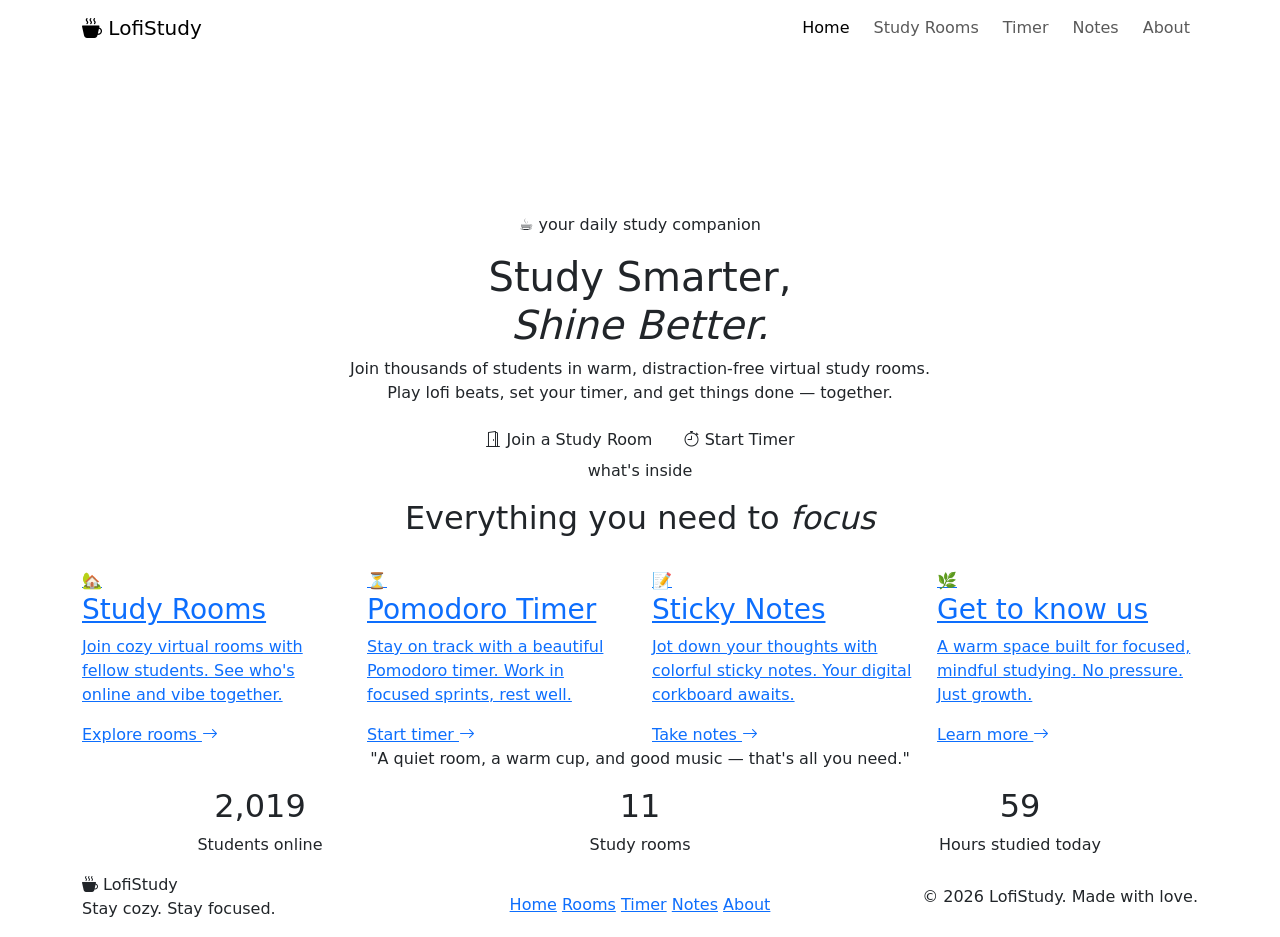
==== index.html @ 47d163b9 "first commit" ====
<!DOCTYPE html>
<html lang="en">
<head>
  <meta charset="UTF-8" />
  <meta name="viewport" content="width=device-width, initial-scale=1.0" />
  <title>LofiStudy — Your Cozy Study Space</title>
  <link rel="stylesheet" href="https://cdn.jsdelivr.net/npm/bootstrap@5.3.2/dist/css/bootstrap.min.css" />
  <link rel="stylesheet" href="https://cdn.jsdelivr.net/npm/bootstrap-icons@1.11.3/font/bootstrap-icons.min.css" />
  <link rel="preconnect" href="https://fonts.googleapis.com" />
  <link rel="preconnect" href="https://fonts.gstatic.com" crossorigin />
  <link href="https://fonts.googleapis.com/css2?family=Playfair+Display:ital,wght@0,400;0,600;1,400&family=DM+Sans:wght@300;400;500&family=Caveat:wght@500&display=swap" rel="stylesheet" />
  <link rel="stylesheet" href="css/style.css" />
</head>
<body>

 
  <nav class="navbar navbar-expand-lg cozy-nav" id="mainNav">
    <div class="container">
      <a class="navbar-brand brand-logo" href="index.html">
        <i class="bi bi-cup-hot-fill"></i> LofiStudy
      </a>
      <button class="navbar-toggler" type="button" data-bs-toggle="collapse" data-bs-target="#navMenu">
        <span class="navbar-toggler-icon"></span>
      </button>
      <div class="collapse navbar-collapse" id="navMenu">
        <ul class="navbar-nav ms-auto gap-lg-2">
          <li class="nav-item"><a class="nav-link active" href="index.html">Home</a></li>
          <li class="nav-item"><a class="nav-link" href="rooms.html">Study Rooms</a></li>
          <li class="nav-item"><a class="nav-link" href="timer.html">Timer</a></li>
          <li class="nav-item"><a class="nav-link" href="notes.html">Notes</a></li>
          <li class="nav-item"><a class="nav-link" href="about.html">About</a></li>
        </ul>
      </div>
    </div>
  </nav>


  <section class="hero-section" id="hero">
    <!-- Background video -->
    <video class="hero-video" autoplay muted loop playsinline>
      <source src="videos/bg.mp4" type="video/mp4" />
    </video>
    <!-- Dark overlay -->
    <div class="hero-overlay"></div>

    <div class="container hero-content text-center">
      <p class="hero-label fade-up">☕ your daily study companion</p>
      <h1 class="hero-heading fade-up delay-1">
        Study Smarter,<br />
        <em>Shine Better.</em>
      </h1>
      <p class="hero-sub fade-up delay-2">
        Join thousands of students in warm, distraction-free virtual study rooms.<br />
        Play lofi beats, set your timer, and get things done — together.
      </p>
      <div class="hero-btns fade-up delay-3">
        <a href="rooms.html" class="btn btn-cozy-primary">
          <i class="bi bi-door-open"></i> Join a Study Room
        </a>
        <a href="timer.html" class="btn btn-cozy-outline">
          <i class="bi bi-stopwatch"></i> Start Timer
        </a>
      </div>
    </div>

    
  </section>

  <!-- FEATURES SECTION -->
  <section class="features-section" id="features">
    <div class="container">
      <div class="section-header text-center">
        <p class="section-tag">what's inside</p>
        <h2 class="section-title">Everything you need to <em>focus</em></h2>
      </div>

      <div class="row g-4 mt-2">
        <div class="col-md-6 col-lg-3">
          <a href="rooms.html" class="feature-card-link">
            <div class="feature-card fade-card">
              <div class="feature-icon">🏡</div>
              <h3>Study Rooms</h3>
              <p>Join cozy virtual rooms with fellow students. See who's online and vibe together.</p>
              <span class="feature-link">Explore rooms <i class="bi bi-arrow-right"></i></span>
            </div>
          </a>
        </div>
        <div class="col-md-6 col-lg-3">
          <a href="timer.html" class="feature-card-link">
            <div class="feature-card fade-card">
              <div class="feature-icon">⏳</div>
              <h3>Pomodoro Timer</h3>
              <p>Stay on track with a beautiful Pomodoro timer. Work in focused sprints, rest well.</p>
              <span class="feature-link">Start timer <i class="bi bi-arrow-right"></i></span>
            </div>
          </a>
        </div>
        <div class="col-md-6 col-lg-3">
          <a href="notes.html" class="feature-card-link">
            <div class="feature-card fade-card">
              <div class="feature-icon">📝</div>
              <h3>Sticky Notes</h3>
              <p>Jot down your thoughts with colorful sticky notes. Your digital corkboard awaits.</p>
              <span class="feature-link">Take notes <i class="bi bi-arrow-right"></i></span>
            </div>
          </a>
        </div>
        <div class="col-md-6 col-lg-3">
          <a href="about.html" class="feature-card-link">
            <div class="feature-card fade-card">
              <div class="feature-icon">🌿</div>
              <h3>Get to know us</h3>
              <p>A warm space built for focused, mindful studying. No pressure. Just growth.</p>
              <span class="feature-link">Learn more <i class="bi bi-arrow-right"></i></span>
            </div>
          </a>
        </div>
      </div>
    </div>
  </section>

  <!-- MOOD BANNER -->
  <section class="mood-banner">
    <div class="container text-center">
      <p class="mood-quote">
        <span class="caveat-text">"A quiet room, a warm cup, and good music — that's all you need."</span>
      </p>
    </div>
  </section>

  <!-- STATS SECTION -->
  <section class="stats-section">
    <div class="container">
      <div class="row g-4 text-center">
        <div class="col-4">
          <div class="stat-item">
            <h2 class="stat-number" data-target="3200">0</h2>
            <p class="stat-label">Students online</p>
          </div>
        </div>
        <div class="col-4">
          <div class="stat-item">
            <h2 class="stat-number" data-target="18">0</h2>
            <p class="stat-label">Study rooms</p>
          </div>
        </div>
        <div class="col-4">
          <div class="stat-item">
            <h2 class="stat-number" data-target="94">0</h2>
            <p class="stat-label">Hours studied today</p>
          </div>
        </div>
      </div>
    </div>
  </section>

  <!-- FOOTER -->
  <footer class="cozy-footer">
    <div class="container">
      <div class="row align-items-center">
        <div class="col-md-4 mb-3 mb-md-0">
          <span class="footer-brand"><i class="bi bi-cup-hot-fill"></i> LofiStudy</span>
          <p class="footer-tagline">Stay cozy. Stay focused.</p>
        </div>
        <div class="col-md-4 text-center mb-3 mb-md-0">
          <nav class="footer-nav">
            <a href="index.html">Home</a>
            <a href="rooms.html">Rooms</a>
            <a href="timer.html">Timer</a>
            <a href="notes.html">Notes</a>
            <a href="about.html">About</a>
          </nav>
        </div>
        <div class="col-md-4 text-md-end">
          <p class="footer-copy">© 2026 LofiStudy. Made with love.</p>
        </div>
      </div>
    </div>
  </footer>

  <script src="https://cdn.jsdelivr.net/npm/bootstrap@5.3.2/dist/js/bootstrap.bundle.min.js"></script>
  <script src="js/home.js"></script>
</body>
</html>
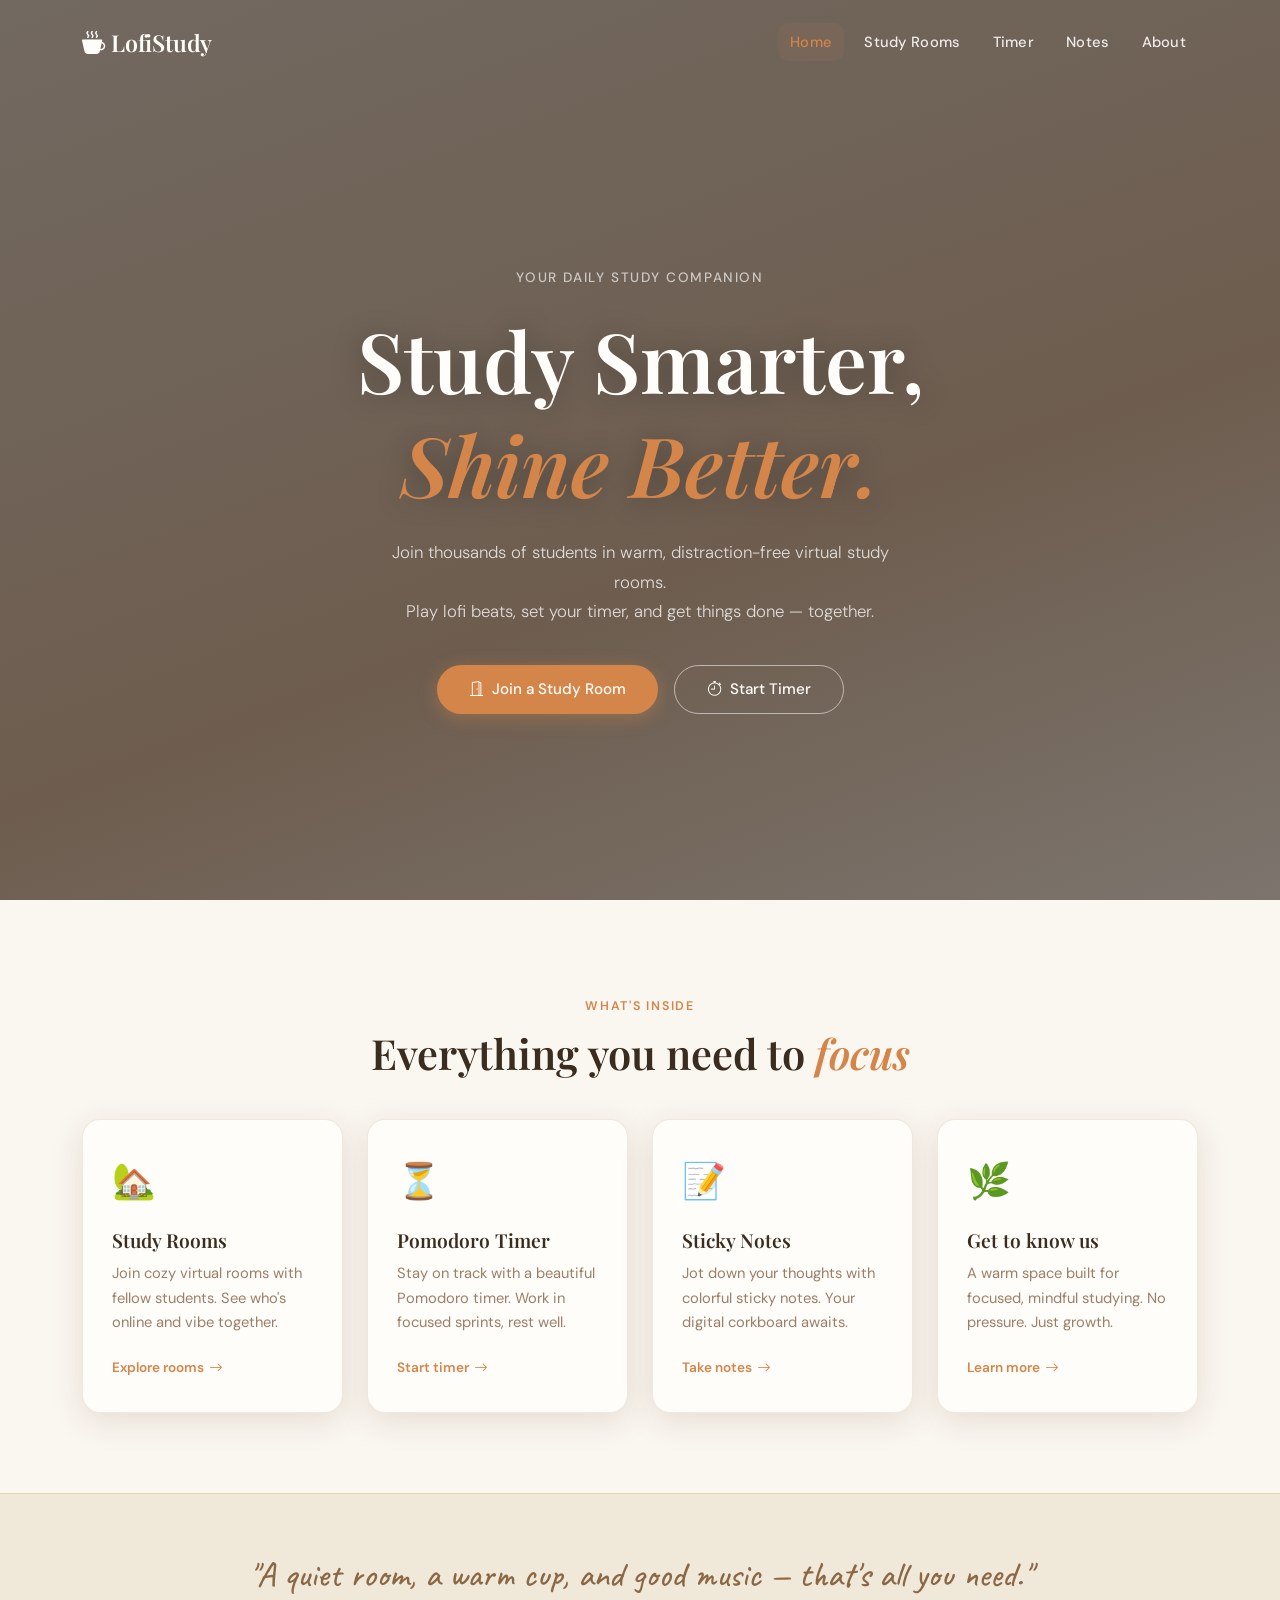
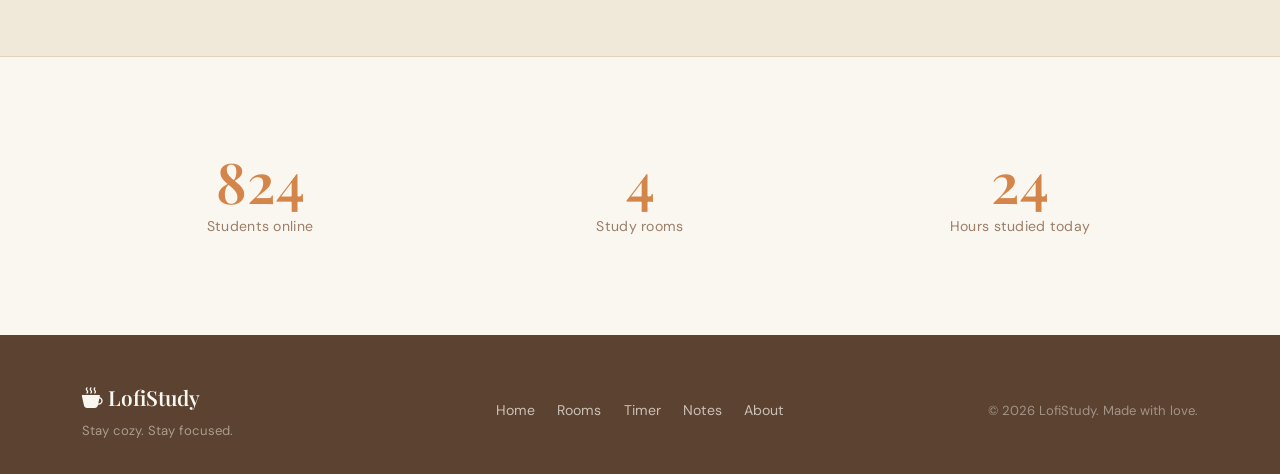
==== commit 06f99532: "Update index.html" ====
--- a/index.html
+++ b/index.html
@@ -36,15 +36,15 @@
 
 
   <section class="hero-section" id="hero">
-    <!-- Background video -->
+  
     <video class="hero-video" autoplay muted loop playsinline>
       <source src="videos/bg.mp4" type="video/mp4" />
     </video>
-    <!-- Dark overlay -->
+   
     <div class="hero-overlay"></div>
 
     <div class="container hero-content text-center">
-      <p class="hero-label fade-up">☕ your daily study companion</p>
+      <p class="hero-label fade-up"> your daily study companion</p>
       <h1 class="hero-heading fade-up delay-1">
         Study Smarter,<br />
         <em>Shine Better.</em>
@@ -66,7 +66,7 @@
     
   </section>
 
-  <!-- FEATURES SECTION -->
+
   <section class="features-section" id="features">
     <div class="container">
       <div class="section-header text-center">
@@ -119,7 +119,7 @@
     </div>
   </section>
 
-  <!-- MOOD BANNER -->
+
   <section class="mood-banner">
     <div class="container text-center">
       <p class="mood-quote">
@@ -128,7 +128,7 @@
     </div>
   </section>
 
-  <!-- STATS SECTION -->
+ 
   <section class="stats-section">
     <div class="container">
       <div class="row g-4 text-center">
@@ -154,7 +154,7 @@
     </div>
   </section>
 
-  <!-- FOOTER -->
+
   <footer class="cozy-footer">
     <div class="container">
       <div class="row align-items-center">
@@ -181,4 +181,4 @@
   <script src="https://cdn.jsdelivr.net/npm/bootstrap@5.3.2/dist/js/bootstrap.bundle.min.js"></script>
   <script src="js/home.js"></script>
 </body>
-</html>+</html>
--- a/css/style.css
+++ b/css/style.css
@@ -0,0 +1,1050 @@
+
+
+:root {
+  --cream:       #faf6f0;
+  --beige:       #f0e8d8;
+  --warm-tan:    #e2d2b8;
+  --brown-light: #c4a882;
+  --brown:       #8b6845;
+  --brown-dark:  #5c4230;
+  --orange:      #d4854a;
+  --orange-warm: #c97a3e;
+  --text-dark:   #3a2c1e;
+  --text-mid:    #6b5040;
+  --text-light:  #9c7e68;
+  --white-soft:  #fffdf9;
+  --shadow-soft: 0 4px 24px rgba(90, 60, 30, 0.10);
+  --shadow-card: 0 8px 32px rgba(90, 60, 30, 0.13);
+  --radius-sm:   10px;
+  --radius-md:   18px;
+  --radius-lg:   28px;
+  --transition:  0.3s cubic-bezier(0.4, 0, 0.2, 1);
+}
+
+
+*, *::before, *::after { box-sizing: border-box; margin: 0; padding: 0; }
+
+html { scroll-behavior: smooth; }
+
+body {
+  font-family: 'DM Sans', sans-serif;
+  background-color: var(--cream);
+  color: var(--text-dark);
+  font-size: 16px;
+  line-height: 1.7;
+  -webkit-font-smoothing: antialiased;
+}
+
+h1, h2, h3, h4 {
+  font-family: 'Playfair Display', Georgia, serif;
+  line-height: 1.25;
+  color: var(--text-dark);
+}
+
+em { font-style: italic; color: var(--orange); }
+
+a { text-decoration: none; color: inherit; }
+
+img { max-width: 100%; display: block; }
+
+/* ---------- Navbar ---------- */
+.cozy-nav {
+  position: fixed;
+  top: 0; left: 0; right: 0;
+  z-index: 1000;
+  padding: 1.1rem 0;
+  background: transparent;
+  transition: background var(--transition), box-shadow var(--transition), padding var(--transition);
+}
+
+.cozy-nav.scrolled {
+  background: rgba(250, 246, 240, 0.96);
+  backdrop-filter: blur(8px);
+  -webkit-backdrop-filter: blur(8px);
+  box-shadow: 0 2px 20px rgba(90, 60, 30, 0.10);
+  padding: 0.7rem 0;
+}
+
+.brand-logo {
+  font-family: 'Playfair Display', serif;
+  font-size: 1.45rem;
+  font-weight: 600;
+  color: var(--white-soft) !important;
+  letter-spacing: -0.01em;
+  transition: color var(--transition);
+  display: flex;
+  align-items: center;
+  gap: 0.4rem;
+}
+
+.cozy-nav.scrolled .brand-logo { color: var(--brown-dark) !important; }
+
+.cozy-nav .nav-link {
+  font-size: 0.92rem;
+  font-weight: 500;
+  color: rgba(255,255,255,0.88) !important;
+  letter-spacing: 0.02em;
+  padding: 0.4rem 0.75rem !important;
+  border-radius: var(--radius-sm);
+  transition: color var(--transition), background var(--transition);
+  position: relative;
+}
+
+.cozy-nav.scrolled .nav-link { color: var(--text-mid) !important; }
+
+.cozy-nav .nav-link:hover,
+.cozy-nav .nav-link.active {
+  color: var(--orange) !important;
+  background: rgba(212, 133, 74, 0.08);
+}
+
+.cozy-nav .navbar-toggler {
+  border: none;
+  outline: none;
+  box-shadow: none;
+  filter: invert(1);
+}
+
+.cozy-nav.scrolled .navbar-toggler { filter: none; }
+
+
+.hero-section {
+  position: relative;
+  min-height: 100vh;
+  display: flex;
+  align-items: center;
+  justify-content: center;
+  overflow: hidden;
+}
+
+.hero-video {
+  position: absolute;
+  inset: 0;
+  width: 100%; height: 100%;
+  object-fit: cover;
+  z-index: 0;
+}
+
+.hero-overlay {
+  position: absolute;
+  inset: 0;
+  background: linear-gradient(
+    160deg,
+    rgba(30, 18, 8, 0.62) 0%,
+    rgba(50, 28, 10, 0.70) 60%,
+    rgba(20, 10, 2, 0.55) 100%
+  );
+  z-index: 1;
+}
+
+.hero-content {
+  position: relative;
+  z-index: 2;
+  padding-top: 5rem;
+}
+
+.hero-label {
+  font-size: 0.85rem;
+  font-weight: 500;
+  letter-spacing: 0.12em;
+  text-transform: uppercase;
+  color: rgba(255,255,255,0.65);
+  margin-bottom: 1.2rem;
+}
+
+.hero-heading {
+  font-family: 'Playfair Display', serif;
+  font-size: clamp(2.8rem, 7vw, 5.2rem);
+  font-weight: 600;
+  color: var(--white-soft);
+  margin-bottom: 1.4rem;
+  text-shadow: 0 2px 30px rgba(0,0,0,0.3);
+}
+
+.hero-sub {
+  font-size: 1.05rem;
+  font-weight: 300;
+  color: rgba(255,255,255,0.78);
+  max-width: 540px;
+  margin: 0 auto 2.4rem;
+  line-height: 1.75;
+}
+
+.hero-btns {
+  display: flex;
+  gap: 1rem;
+  justify-content: center;
+  flex-wrap: wrap;
+}
+
+.scroll-hint {
+  position: absolute;
+  bottom: 2rem;
+  left: 50%;
+  transform: translateX(-50%);
+  z-index: 2;
+  color: rgba(255,255,255,0.5);
+  font-size: 0.78rem;
+  letter-spacing: 0.1em;
+  text-transform: uppercase;
+  display: flex;
+  flex-direction: column;
+  align-items: center;
+  gap: 0.3rem;
+  animation: bounce 2s ease-in-out infinite;
+}
+
+@keyframes bounce {
+  0%, 100% { transform: translateX(-50%) translateY(0); }
+  50%       { transform: translateX(-50%) translateY(6px); }
+}
+
+/* ---------- Buttons ---------- */
+.btn-cozy-primary {
+  background: var(--orange);
+  color: var(--white-soft);
+  border: none;
+  border-radius: 50px;
+  padding: 0.78rem 2rem;
+  font-size: 0.95rem;
+  font-weight: 500;
+  font-family: 'DM Sans', sans-serif;
+  display: inline-flex;
+  align-items: center;
+  gap: 0.5rem;
+  transition: background var(--transition), transform var(--transition), box-shadow var(--transition);
+  box-shadow: 0 4px 18px rgba(212, 133, 74, 0.4);
+}
+
+.btn-cozy-primary:hover {
+  background: var(--orange-warm);
+  transform: translateY(-2px);
+  box-shadow: 0 8px 28px rgba(212, 133, 74, 0.45);
+  color: var(--white-soft);
+}
+
+.btn-cozy-outline {
+  background: transparent;
+  color: var(--white-soft);
+  border: 1.5px solid rgba(255,255,255,0.55);
+  border-radius: 50px;
+  padding: 0.78rem 2rem;
+  font-size: 0.95rem;
+  font-weight: 500;
+  font-family: 'DM Sans', sans-serif;
+  display: inline-flex;
+  align-items: center;
+  gap: 0.5rem;
+  transition: background var(--transition), border-color var(--transition), transform var(--transition);
+}
+
+.btn-cozy-outline:hover {
+  background: rgba(255,255,255,0.12);
+  border-color: rgba(255,255,255,0.85);
+  transform: translateY(-2px);
+  color: var(--white-soft);
+}
+
+.btn-cozy-brown {
+  background: var(--brown);
+  color: var(--white-soft);
+  border: none;
+  border-radius: 50px;
+  padding: 0.7rem 1.8rem;
+  font-size: 0.9rem;
+  font-weight: 500;
+  font-family: 'DM Sans', sans-serif;
+  display: inline-flex;
+  align-items: center;
+  gap: 0.45rem;
+  transition: background var(--transition), transform var(--transition), box-shadow var(--transition);
+  box-shadow: 0 3px 14px rgba(90, 60, 30, 0.18);
+}
+
+.btn-cozy-brown:hover {
+  background: var(--brown-dark);
+  transform: translateY(-2px);
+  box-shadow: 0 6px 22px rgba(90, 60, 30, 0.24);
+  color: var(--white-soft);
+}
+
+/* ---------- Section Shared ---------- */
+.section-tag {
+  font-size: 0.78rem;
+  font-weight: 600;
+  letter-spacing: 0.14em;
+  text-transform: uppercase;
+  color: var(--orange);
+  margin-bottom: 0.6rem;
+}
+
+.section-title {
+  font-size: clamp(1.8rem, 4vw, 2.6rem);
+  font-weight: 600;
+  color: var(--text-dark);
+  margin-bottom: 0;
+}
+
+/* ---------- Features Section ---------- */
+.features-section {
+  background: var(--cream);
+  padding: 6rem 0 5rem;
+}
+
+.section-header { margin-bottom: 1rem; }
+
+.feature-card-link {
+  display: block;
+  height: 100%;
+  text-decoration: none;
+  color: inherit;
+}
+
+.feature-card {
+  background: var(--white-soft);
+  border: 1px solid rgba(196, 168, 130, 0.25);
+  border-radius: var(--radius-md);
+  padding: 2rem 1.8rem;
+  height: 100%;
+  box-shadow: var(--shadow-card);
+  transition: transform var(--transition), box-shadow var(--transition), border-color var(--transition);
+  cursor: pointer;
+  position: relative;
+  overflow: hidden;
+}
+
+.feature-card::before {
+  content: '';
+  position: absolute;
+  inset: 0;
+  background: linear-gradient(135deg, rgba(212, 133, 74, 0.04), transparent);
+  opacity: 0;
+  transition: opacity var(--transition);
+  border-radius: var(--radius-md);
+}
+
+.feature-card:hover {
+  transform: translateY(-6px);
+  box-shadow: 0 16px 48px rgba(90, 60, 30, 0.16);
+  border-color: rgba(212, 133, 74, 0.4);
+}
+
+.feature-card:hover::before { opacity: 1; }
+
+.feature-icon {
+  font-size: 2.2rem;
+  margin-bottom: 1rem;
+  display: block;
+}
+
+.feature-card h3 {
+  font-size: 1.2rem;
+  font-weight: 600;
+  margin-bottom: 0.6rem;
+  color: var(--text-dark);
+}
+
+.feature-card p {
+  font-size: 0.92rem;
+  color: var(--text-light);
+  line-height: 1.65;
+  margin-bottom: 1.2rem;
+}
+
+.feature-link {
+  font-size: 0.85rem;
+  font-weight: 600;
+  color: var(--orange);
+  display: inline-flex;
+  align-items: center;
+  gap: 0.3rem;
+  transition: gap var(--transition);
+}
+
+.feature-card:hover .feature-link { gap: 0.6rem; }
+
+/* ---------- Mood Banner ---------- */
+.mood-banner {
+  background: var(--beige);
+  border-top: 1px solid var(--warm-tan);
+  border-bottom: 1px solid var(--warm-tan);
+  padding: 3.5rem 0;
+}
+
+.mood-quote { margin: 0; }
+
+.caveat-text {
+  font-family: 'Caveat', cursive;
+  font-size: clamp(1.5rem, 4vw, 2.2rem);
+  color: var(--brown);
+  font-weight: 500;
+  line-height: 1.4;
+}
+
+/* ---------- Stats Section ---------- */
+.stats-section {
+  background: var(--cream);
+  padding: 5rem 0;
+}
+
+.stat-item { padding: 1rem; }
+
+.stat-number {
+  font-family: 'Playfair Display', serif;
+  font-size: clamp(2.4rem, 5vw, 3.5rem);
+  font-weight: 600;
+  color: var(--orange);
+  line-height: 1;
+  margin-bottom: 0.4rem;
+}
+
+.stat-label {
+  font-size: 0.88rem;
+  font-weight: 400;
+  color: var(--text-light);
+  letter-spacing: 0.02em;
+  margin: 0;
+}
+
+/* ---------- Footer ---------- */
+.cozy-footer {
+  background: var(--brown-dark);
+  padding: 2.8rem 0 2rem;
+}
+
+.footer-brand {
+  font-family: 'Playfair Display', serif;
+  font-size: 1.3rem;
+  color: var(--cream);
+  font-weight: 600;
+  display: block;
+  margin-bottom: 0.3rem;
+}
+
+.footer-tagline {
+  font-size: 0.82rem;
+  color: rgba(250, 246, 240, 0.5);
+  margin: 0;
+}
+
+.footer-nav {
+  display: flex;
+  justify-content: center;
+  flex-wrap: wrap;
+  gap: 1.4rem;
+}
+
+.footer-nav a {
+  font-size: 0.88rem;
+  color: rgba(250, 246, 240, 0.7);
+  transition: color var(--transition);
+}
+
+.footer-nav a:hover { color: var(--brown-light); }
+
+.footer-copy {
+  font-size: 0.82rem;
+  color: rgba(250, 246, 240, 0.45);
+  margin: 0;
+}
+
+/* ---------- Fade-in Animations ---------- */
+.fade-up {
+  opacity: 0;
+  transform: translateY(22px);
+  animation: fadeUp 0.8s ease forwards;
+}
+
+.delay-1 { animation-delay: 0.15s; }
+.delay-2 { animation-delay: 0.3s; }
+.delay-3 { animation-delay: 0.45s; }
+.delay-4 { animation-delay: 0.65s; }
+
+@keyframes fadeUp {
+  to { opacity: 1; transform: translateY(0); }
+}
+
+.fade-card {
+  opacity: 0;
+  transform: translateY(30px);
+  transition: opacity 0.6s ease, transform 0.6s ease;
+}
+
+.fade-card.visible {
+  opacity: 1;
+  transform: translateY(0);
+}
+
+/* ---------- Rooms Page ---------- */
+.rooms-hero {
+  background: var(--beige);
+  padding: 7rem 0 4rem;
+  border-bottom: 1px solid var(--warm-tan);
+}
+
+.rooms-hero h1 { font-size: clamp(2rem, 5vw, 3rem); }
+
+.filter-tabs {
+  display: flex;
+  gap: 0.6rem;
+  flex-wrap: wrap;
+  margin-bottom: 2.5rem;
+}
+
+.filter-tab {
+  background: var(--white-soft);
+  border: 1.5px solid var(--warm-tan);
+  border-radius: 50px;
+  padding: 0.42rem 1.2rem;
+  font-size: 0.85rem;
+  font-weight: 500;
+  color: var(--text-mid);
+  cursor: pointer;
+  transition: all var(--transition);
+  font-family: 'DM Sans', sans-serif;
+}
+
+.filter-tab:hover,
+.filter-tab.active {
+  background: var(--orange);
+  border-color: var(--orange);
+  color: var(--white-soft);
+}
+
+.room-card {
+  background: var(--white-soft);
+  border: 1px solid rgba(196, 168, 130, 0.28);
+  border-radius: var(--radius-md);
+  padding: 1.6rem;
+  box-shadow: var(--shadow-soft);
+  transition: transform var(--transition), box-shadow var(--transition), border-color var(--transition);
+  cursor: default;
+  height: 100%;
+  display: flex;
+  flex-direction: column;
+}
+
+.room-card:hover {
+  transform: translateY(-5px);
+  box-shadow: var(--shadow-card);
+  border-color: rgba(212, 133, 74, 0.35);
+}
+
+.room-emoji { font-size: 2rem; margin-bottom: 0.8rem; display: block; }
+
+.room-card h4 {
+  font-size: 1.1rem;
+  font-weight: 600;
+  margin-bottom: 0.4rem;
+}
+
+.room-card p {
+  font-size: 0.88rem;
+  color: var(--text-light);
+  flex-grow: 1;
+  margin-bottom: 1rem;
+}
+
+.room-meta {
+  display: flex;
+  align-items: center;
+  justify-content: space-between;
+  margin-bottom: 1rem;
+}
+
+.online-badge {
+  display: inline-flex;
+  align-items: center;
+  gap: 0.35rem;
+  font-size: 0.8rem;
+  font-weight: 500;
+  color: var(--text-mid);
+}
+
+.online-dot {
+  width: 8px; height: 8px;
+  border-radius: 50%;
+  background: #5cb85c;
+  display: inline-block;
+  animation: pulse-dot 1.8s ease-in-out infinite;
+}
+
+@keyframes pulse-dot {
+  0%, 100% { opacity: 1; transform: scale(1); }
+  50%       { opacity: 0.6; transform: scale(1.3); }
+}
+
+.room-tag {
+  font-size: 0.75rem;
+  font-weight: 600;
+  letter-spacing: 0.06em;
+  padding: 0.25rem 0.75rem;
+  border-radius: 50px;
+  background: var(--beige);
+  color: var(--brown);
+  border: 1px solid var(--warm-tan);
+}
+
+/* ---------- Timer Page ---------- */
+.timer-page {
+  min-height: 100vh;
+  background: var(--cream);
+  padding: 8rem 0 5rem;
+}
+
+.timer-card {
+  background: var(--white-soft);
+  border: 1px solid rgba(196, 168, 130, 0.28);
+  border-radius: var(--radius-lg);
+  padding: 3.5rem 2.5rem;
+  box-shadow: var(--shadow-card);
+  max-width: 480px;
+  margin: 0 auto;
+  text-align: center;
+}
+
+.timer-tabs {
+  display: flex;
+  gap: 0.5rem;
+  justify-content: center;
+  margin-bottom: 2.5rem;
+  background: var(--beige);
+  border-radius: 50px;
+  padding: 0.35rem;
+}
+
+.timer-tab {
+  flex: 1;
+  padding: 0.5rem 1rem;
+  border: none;
+  border-radius: 50px;
+  background: transparent;
+  font-family: 'DM Sans', sans-serif;
+  font-size: 0.85rem;
+  font-weight: 500;
+  color: var(--text-light);
+  cursor: pointer;
+  transition: all var(--transition);
+}
+
+.timer-tab.active {
+  background: var(--white-soft);
+  color: var(--orange);
+  box-shadow: 0 2px 10px rgba(90, 60, 30, 0.1);
+}
+
+.timer-ring {
+  position: relative;
+  width: 220px;
+  height: 220px;
+  margin: 0 auto 2.5rem;
+}
+
+.timer-ring svg { transform: rotate(-90deg); }
+
+.timer-ring circle.track {
+  fill: none;
+  stroke: var(--beige);
+  stroke-width: 10;
+}
+
+.timer-ring circle.progress {
+  fill: none;
+  stroke: var(--orange);
+  stroke-width: 10;
+  stroke-linecap: round;
+  stroke-dasharray: 628;
+  stroke-dashoffset: 0;
+  transition: stroke-dashoffset 1s linear;
+}
+
+.timer-display {
+  position: absolute;
+  inset: 0;
+  display: flex;
+  flex-direction: column;
+  align-items: center;
+  justify-content: center;
+}
+
+.timer-time {
+  font-family: 'Playfair Display', serif;
+  font-size: 3rem;
+  font-weight: 600;
+  color: var(--text-dark);
+  line-height: 1;
+  letter-spacing: -0.02em;
+}
+
+.timer-session-label {
+  font-size: 0.78rem;
+  color: var(--text-light);
+  letter-spacing: 0.08em;
+  text-transform: uppercase;
+  margin-top: 0.3rem;
+}
+
+.timer-controls {
+  display: flex;
+  gap: 1rem;
+  justify-content: center;
+  flex-wrap: wrap;
+  margin-bottom: 2rem;
+}
+
+.timer-sessions {
+  font-size: 0.85rem;
+  color: var(--text-light);
+}
+
+.session-dots {
+  display: inline-flex;
+  gap: 0.4rem;
+  margin-left: 0.5rem;
+}
+
+.session-dot {
+  width: 10px; height: 10px;
+  border-radius: 50%;
+  background: var(--warm-tan);
+  display: inline-block;
+  transition: background var(--transition);
+}
+
+.session-dot.done { background: var(--orange); }
+
+/* ---------- Notes Page ---------- */
+.notes-page {
+  min-height: 100vh;
+  background: var(--beige);
+  padding: 8rem 0 5rem;
+}
+
+.notes-header {
+  display: flex;
+  align-items: center;
+  justify-content: space-between;
+  flex-wrap: wrap;
+  gap: 1rem;
+  margin-bottom: 2.5rem;
+}
+
+.notes-board {
+  display: grid;
+  grid-template-columns: repeat(auto-fill, minmax(240px, 1fr));
+  gap: 1.5rem;
+}
+
+.sticky-note {
+  border-radius: var(--radius-md);
+  padding: 1.5rem;
+  position: relative;
+  min-height: 180px;
+  box-shadow: 4px 6px 20px rgba(90, 60, 30, 0.14);
+  transition: transform var(--transition), box-shadow var(--transition);
+  animation: noteIn 0.35s cubic-bezier(0.34, 1.56, 0.64, 1) forwards;
+  display: flex;
+  flex-direction: column;
+}
+
+.sticky-note:hover {
+  transform: rotate(0deg) translateY(-4px);
+  box-shadow: 6px 12px 30px rgba(90, 60, 30, 0.18);
+}
+
+@keyframes noteIn {
+  from { opacity: 0; transform: scale(0.85) rotate(-2deg); }
+  to   { opacity: 1; transform: scale(1) rotate(-1deg); }
+}
+
+.sticky-note:nth-child(even) { transform: rotate(1deg); }
+.sticky-note:nth-child(3n)   { transform: rotate(-1.5deg); }
+
+.sticky-note .note-text {
+  font-size: 0.95rem;
+  color: var(--text-dark);
+  flex-grow: 1;
+  word-break: break-word;
+  white-space: pre-wrap;
+  line-height: 1.6;
+  border: none;
+  background: transparent;
+  resize: none;
+  width: 100%;
+  outline: none;
+  font-family: 'Caveat', cursive;
+  font-size: 1.05rem;
+}
+
+.sticky-note .note-footer {
+  display: flex;
+  align-items: center;
+  justify-content: space-between;
+  margin-top: 1rem;
+}
+
+.note-date { font-size: 0.72rem; color: rgba(58, 44, 30, 0.5); }
+
+.delete-note {
+  background: none;
+  border: none;
+  cursor: pointer;
+  font-size: 1rem;
+  color: rgba(58, 44, 30, 0.35);
+  padding: 0.2rem 0.4rem;
+  border-radius: 6px;
+  transition: color var(--transition), background var(--transition);
+  line-height: 1;
+}
+
+.delete-note:hover {
+  color: #c0392b;
+  background: rgba(192, 57, 43, 0.1);
+}
+
+/* note colors */
+.note-yellow  { background: #fef9c3; }
+.note-peach   { background: #ffe4cc; }
+.note-green   { background: #d9f0d3; }
+.note-lavender{ background: #e8e0f8; }
+.note-blue    { background: #cce7f5; }
+
+.add-note-form {
+  background: var(--white-soft);
+  border: 1px solid rgba(196, 168, 130, 0.3);
+  border-radius: var(--radius-md);
+  padding: 1.4rem;
+  margin-bottom: 2rem;
+  box-shadow: var(--shadow-soft);
+  display: none;
+}
+
+.add-note-form.open { display: block; animation: fadeUp 0.3s ease forwards; }
+
+.add-note-form textarea {
+  width: 100%;
+  border: 1.5px solid var(--warm-tan);
+  border-radius: var(--radius-sm);
+  padding: 0.75rem 1rem;
+  font-family: 'DM Sans', sans-serif;
+  font-size: 0.9rem;
+  color: var(--text-dark);
+  background: var(--cream);
+  resize: vertical;
+  min-height: 90px;
+  outline: none;
+  transition: border-color var(--transition);
+  margin-bottom: 0.8rem;
+}
+
+.add-note-form textarea:focus { border-color: var(--orange); }
+
+.color-picker {
+  display: flex;
+  gap: 0.5rem;
+  align-items: center;
+  margin-bottom: 0.8rem;
+}
+
+.color-swatch {
+  width: 22px; height: 22px;
+  border-radius: 50%;
+  cursor: pointer;
+  border: 2px solid transparent;
+  transition: transform var(--transition), border-color var(--transition);
+}
+
+.color-swatch:hover,
+.color-swatch.selected { transform: scale(1.25); border-color: var(--brown); }
+
+/* ---------- About Page ---------- */
+.about-hero {
+  background: var(--beige);
+  padding: 8rem 0 5rem;
+  border-bottom: 1px solid var(--warm-tan);
+}
+
+.about-section { padding: 5rem 0; }
+
+.about-section:nth-child(even) { background: var(--white-soft); }
+
+.team-card {
+  background: var(--white-soft);
+  border: 1px solid rgba(196, 168, 130, 0.28);
+  border-radius: var(--radius-md);
+  padding: 2rem 1.5rem;
+  text-align: center;
+  box-shadow: var(--shadow-soft);
+  transition: transform var(--transition), box-shadow var(--transition);
+}
+
+.team-card:hover {
+  transform: translateY(-5px);
+  box-shadow: var(--shadow-card);
+}
+
+.team-avatar {
+  width: 80px; height: 80px;
+  border-radius: 50%;
+  margin: 0 auto 1rem;
+  display: flex;
+  align-items: center;
+  justify-content: center;
+  font-size: 2rem;
+  background: var(--beige);
+  border: 3px solid var(--warm-tan);
+}
+
+.team-card h5 {
+  font-size: 1.05rem;
+  font-weight: 600;
+  margin-bottom: 0.25rem;
+}
+
+.team-card p {
+  font-size: 0.84rem;
+  color: var(--text-light);
+  margin: 0;
+}
+
+.contact-form-box {
+  background: var(--white-soft);
+  border: 1px solid rgba(196, 168, 130, 0.28);
+  border-radius: var(--radius-lg);
+  padding: 2.5rem;
+  box-shadow: var(--shadow-card);
+  max-width: 560px;
+  margin: 0 auto;
+}
+
+.cozy-input {
+  width: 100%;
+  border: 1.5px solid var(--warm-tan);
+  border-radius: var(--radius-sm);
+  padding: 0.75rem 1.1rem;
+  font-family: 'DM Sans', sans-serif;
+  font-size: 0.92rem;
+  color: var(--text-dark);
+  background: var(--cream);
+  outline: none;
+  transition: border-color var(--transition), box-shadow var(--transition);
+  margin-bottom: 1rem;
+  display: block;
+}
+
+.cozy-input:focus {
+  border-color: var(--orange);
+  box-shadow: 0 0 0 3px rgba(212, 133, 74, 0.12);
+}
+
+/* ---------- Page Header (reusable) ---------- */
+.page-hero {
+  background: var(--beige);
+  padding: 7rem 0 3.5rem;
+  border-bottom: 1px solid var(--warm-tan);
+}
+
+.page-hero h1 { font-size: clamp(2rem, 5vw, 3rem); }
+
+.page-hero p {
+  font-size: 1rem;
+  color: var(--text-light);
+  max-width: 500px;
+  margin: 0.6rem 0 0;
+}
+
+/* ---------- Toast / Alert ---------- */
+.cozy-toast {
+  position: fixed;
+  bottom: 2rem;
+  right: 2rem;
+  background: var(--brown-dark);
+  color: var(--cream);
+  padding: 0.85rem 1.6rem;
+  border-radius: var(--radius-sm);
+  font-size: 0.9rem;
+  font-weight: 500;
+  box-shadow: 0 6px 24px rgba(90, 60, 30, 0.3);
+  z-index: 9999;
+  opacity: 0;
+  transform: translateY(10px);
+  transition: opacity 0.3s ease, transform 0.3s ease;
+  pointer-events: none;
+}
+
+.cozy-toast.show {
+  opacity: 1;
+  transform: translateY(0);
+}
+
+/* ---------- Scroll Animations (JS-triggered) ---------- */
+.reveal {
+  opacity: 0;
+  transform: translateY(28px);
+  transition: opacity 0.7s ease, transform 0.7s ease;
+}
+
+.reveal.visible {
+  opacity: 1;
+  transform: translateY(0);
+}
+
+/* ---------- Utility ---------- */
+.mt-page { margin-top: 5rem; }
+.text-orange { color: var(--orange); }
+.text-brown  { color: var(--brown); }
+.bg-beige    { background: var(--beige); }
+
+/* ---------- Responsive ---------- */
+@media (max-width: 768px) {
+  .hero-btns { flex-direction: column; align-items: center; }
+  .timer-card { padding: 2.5rem 1.5rem; }
+  .contact-form-box { padding: 1.8rem 1.2rem; }
+  .notes-board { grid-template-columns: repeat(auto-fill, minmax(200px, 1fr)); }
+  .stat-number { font-size: 2.2rem; }
+}
+
+@media (max-width: 576px) {
+  .cozy-nav { padding: 0.8rem 0; }
+  .hero-heading { font-size: 2.4rem; }
+  .timer-ring { width: 180px; height: 180px; }
+  .timer-time { font-size: 2.4rem; }
+  .notes-board { grid-template-columns: 1fr 1fr; }
+}
+.bg-video{
+   position:absolute;
+   top:0;
+   left:0;
+   width:100%;
+   height:100%;
+   object-fit:cover;
+   z-index:-2;
+}
+.about-hero{
+   padding:120px 20px 60px;
+   text-align:center;
+}
+
+.about-text{
+   max-width:700px;
+   margin:auto;
+   font-size:1.1rem;
+   line-height:1.8;
+}
+
+.contact-section{
+   padding:60px 20px;
+   background:#f1e3d3;
+   margin-top:40px;
+}
+
+.fade-item{
+   opacity:0;
+   transform:translateY(20px);
+   transition:0.5s ease;
+}
+
+.fade-item.show{
+   opacity:1;
+   transform:translateY(0);
+}
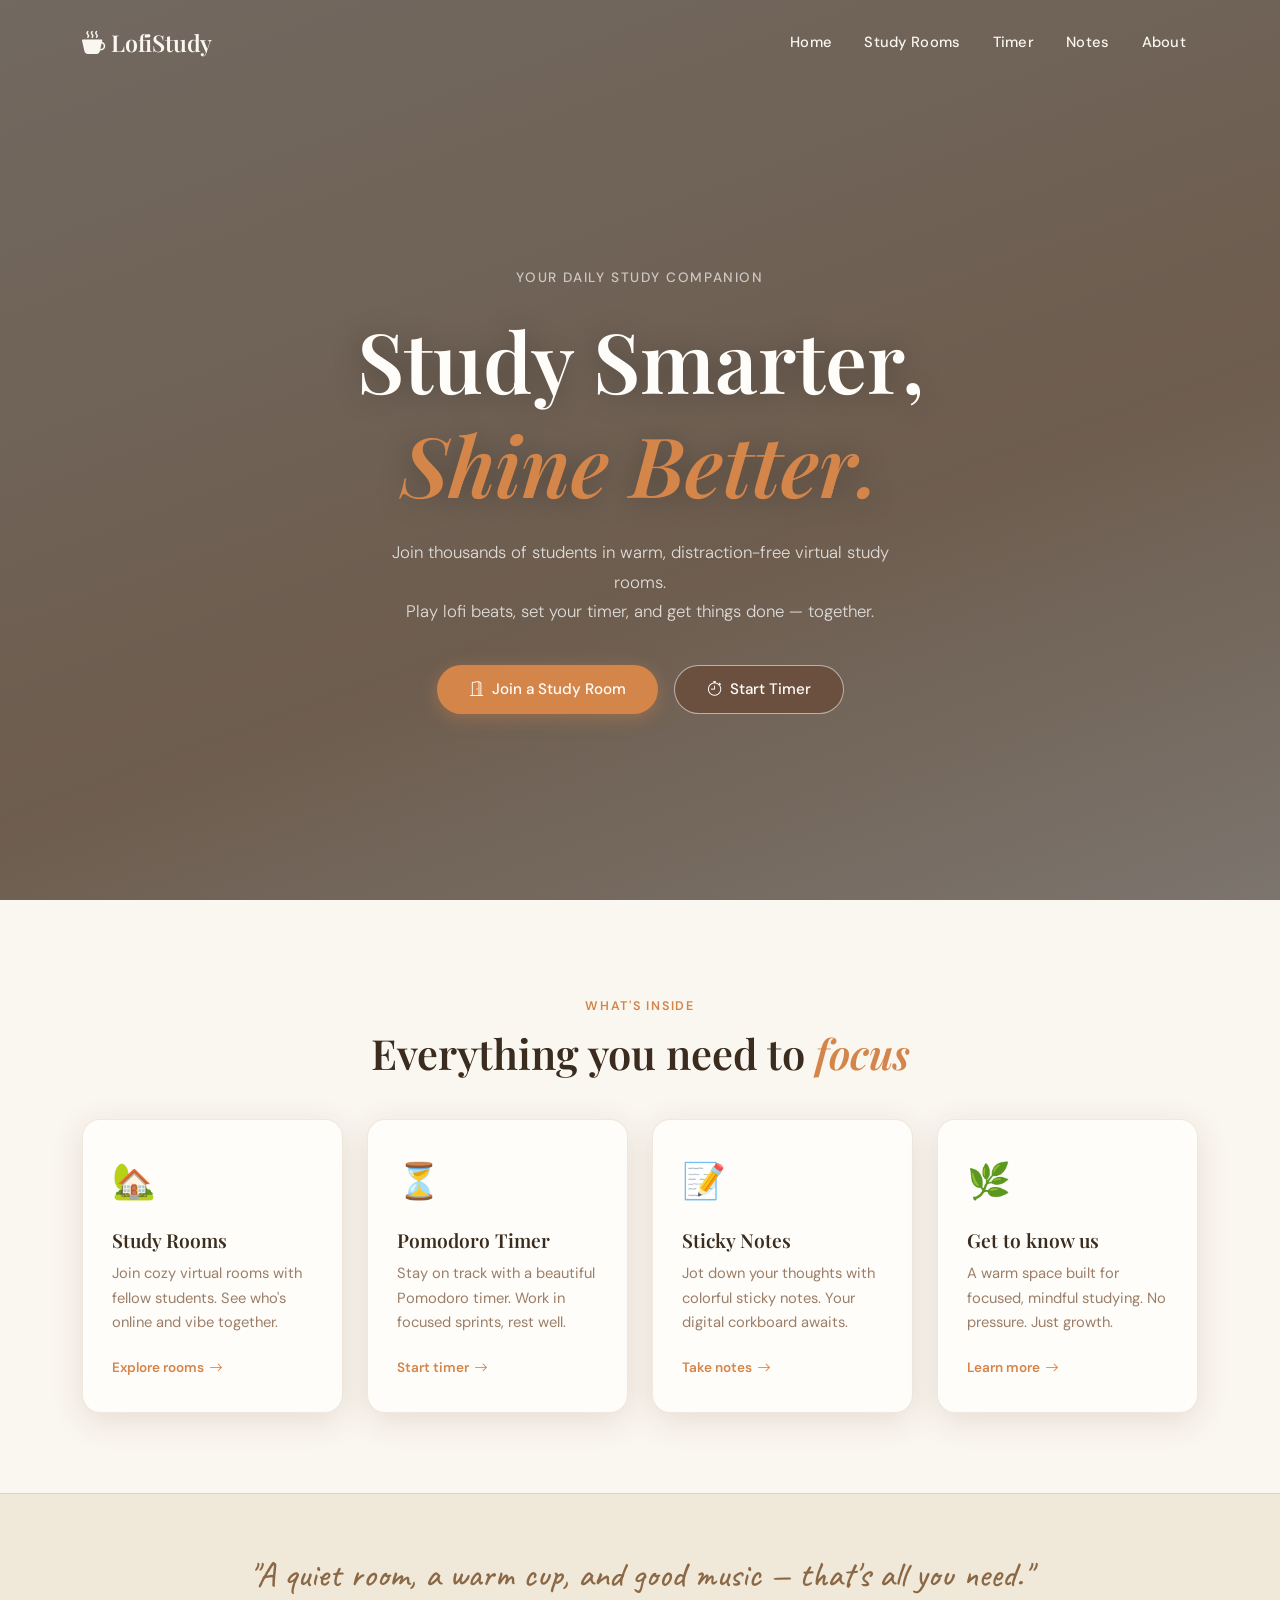
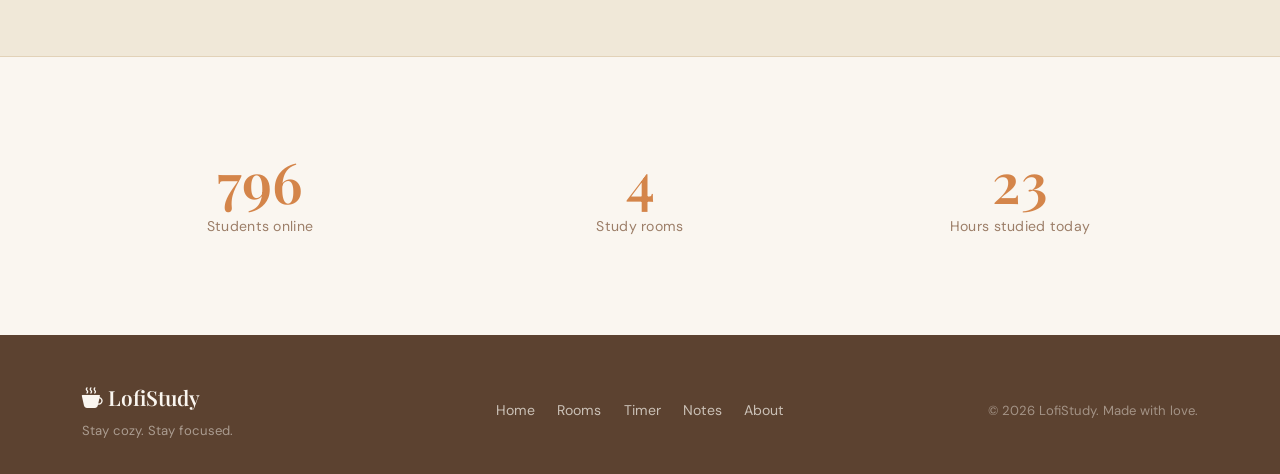
==== commit 8f842f7b: "Added Chatroom and other changes" ====
--- a/index.html
+++ b/index.html
@@ -14,9 +14,9 @@
 <body>
 
  
-  <nav class="navbar navbar-expand-lg cozy-nav" id="mainNav">
+  <nav class="navbar navbar-expand-lg cozy-nav-home" id="mainNav">
     <div class="container">
-      <a class="navbar-brand brand-logo" href="index.html">
+      <a class="navbar-brand brand-logo-home" href="index.html">
         <i class="bi bi-cup-hot-fill"></i> LofiStudy
       </a>
       <button class="navbar-toggler" type="button" data-bs-toggle="collapse" data-bs-target="#navMenu">
--- a/css/style.css
+++ b/css/style.css
@@ -47,7 +47,6 @@
 
 img { max-width: 100%; display: block; }
 
-/* ---------- Navbar ---------- */
 .cozy-nav {
   position: fixed;
   top: 0; left: 0; right: 0;
@@ -57,6 +56,15 @@
   transition: background var(--transition), box-shadow var(--transition), padding var(--transition);
 }
 
+.cozy-nav-home {
+  position: fixed;
+  top: 0; left: 0; right: 0;
+  z-index: 1000;
+  padding: 1.1rem 0;
+  background: transparent;
+  transition: background var(--transition), box-shadow var(--transition), padding var(--transition);
+}
+
 .cozy-nav.scrolled {
   background: rgba(250, 246, 240, 0.96);
   backdrop-filter: blur(8px);
@@ -69,7 +77,19 @@
   font-family: 'Playfair Display', serif;
   font-size: 1.45rem;
   font-weight: 600;
-  color: var(--white-soft) !important;
+  color: var(--brown-dark) !important;
+  letter-spacing: -0.01em;
+  transition: color var(--transition);
+  display: flex;
+  align-items: center;
+  gap: 0.4rem;
+}
+
+.brand-logo-home{
+  font-family: 'Playfair Display', serif;
+  font-size: 1.45rem;
+  font-weight: 600;
+  color: var(--cream) !important;
   letter-spacing: -0.01em;
   transition: color var(--transition);
   display: flex;
@@ -82,7 +102,18 @@
 .cozy-nav .nav-link {
   font-size: 0.92rem;
   font-weight: 500;
-  color: rgba(255,255,255,0.88) !important;
+  color: var(--text-mid) !important;
+  letter-spacing: 0.02em;
+  padding: 0.4rem 0.75rem !important;
+  border-radius: var(--radius-sm);
+  transition: color var(--transition), background var(--transition);
+  position: relative;
+}
+
+.cozy-nav-home .nav-link {
+  font-size: 0.92rem;
+  font-weight: 500;
+  color: var(--cream) !important;
   letter-spacing: 0.02em;
   padding: 0.4rem 0.75rem !important;
   border-radius: var(--radius-sm);
@@ -199,7 +230,7 @@
   50%       { transform: translateX(-50%) translateY(6px); }
 }
 
-/* ---------- Buttons ---------- */
+
 .btn-cozy-primary {
   background: var(--orange);
   color: var(--white-soft);
@@ -224,7 +255,7 @@
 }
 
 .btn-cozy-outline {
-  background: transparent;
+  background: var(--text-mid);
   color: var(--white-soft);
   border: 1.5px solid rgba(255,255,255,0.55);
   border-radius: 50px;
@@ -239,7 +270,7 @@
 }
 
 .btn-cozy-outline:hover {
-  background: rgba(255,255,255,0.12);
+  background: var(--text-dark);
   border-color: rgba(255,255,255,0.85);
   transform: translateY(-2px);
   color: var(--white-soft);
@@ -268,7 +299,7 @@
   color: var(--white-soft);
 }
 
-/* ---------- Section Shared ---------- */
+
 .section-tag {
   font-size: 0.78rem;
   font-weight: 600;
@@ -285,7 +316,7 @@
   margin-bottom: 0;
 }
 
-/* ---------- Features Section ---------- */
+
 .features-section {
   background: var(--cream);
   padding: 6rem 0 5rem;
@@ -363,7 +394,7 @@
 
 .feature-card:hover .feature-link { gap: 0.6rem; }
 
-/* ---------- Mood Banner ---------- */
+
 .mood-banner {
   background: var(--beige);
   border-top: 1px solid var(--warm-tan);
@@ -381,7 +412,7 @@
   line-height: 1.4;
 }
 
-/* ---------- Stats Section ---------- */
+
 .stats-section {
   background: var(--cream);
   padding: 5rem 0;
@@ -406,7 +437,7 @@
   margin: 0;
 }
 
-/* ---------- Footer ---------- */
+
 .cozy-footer {
   background: var(--brown-dark);
   padding: 2.8rem 0 2rem;
@@ -448,7 +479,7 @@
   margin: 0;
 }
 
-/* ---------- Fade-in Animations ---------- */
+
 .fade-up {
   opacity: 0;
   transform: translateY(22px);
@@ -475,7 +506,6 @@
   transform: translateY(0);
 }
 
-/* ---------- Rooms Page ---------- */
 .rooms-hero {
   background: var(--beige);
   padding: 7rem 0 4rem;
@@ -585,7 +615,7 @@
   border: 1px solid var(--warm-tan);
 }
 
-/* ---------- Timer Page ---------- */
+
 .timer-page {
   min-height: 100vh;
   background: var(--cream);
@@ -713,7 +743,7 @@
 
 .session-dot.done { background: var(--orange); }
 
-/* ---------- Notes Page ---------- */
+
 .notes-page {
   min-height: 100vh;
   background: var(--beige);
@@ -857,7 +887,7 @@
 .color-swatch:hover,
 .color-swatch.selected { transform: scale(1.25); border-color: var(--brown); }
 
-/* ---------- About Page ---------- */
+
 .about-hero {
   background: var(--beige);
   padding: 8rem 0 5rem;
@@ -937,7 +967,7 @@
   box-shadow: 0 0 0 3px rgba(212, 133, 74, 0.12);
 }
 
-/* ---------- Page Header (reusable) ---------- */
+
 .page-hero {
   background: var(--beige);
   padding: 7rem 0 3.5rem;
@@ -953,7 +983,7 @@
   margin: 0.6rem 0 0;
 }
 
-/* ---------- Toast / Alert ---------- */
+
 .cozy-toast {
   position: fixed;
   bottom: 2rem;
@@ -977,7 +1007,7 @@
   transform: translateY(0);
 }
 
-/* ---------- Scroll Animations (JS-triggered) ---------- */
+ 
 .reveal {
   opacity: 0;
   transform: translateY(28px);
@@ -989,13 +1019,13 @@
   transform: translateY(0);
 }
 
-/* ---------- Utility ---------- */
+
 .mt-page { margin-top: 5rem; }
 .text-orange { color: var(--orange); }
 .text-brown  { color: var(--brown); }
 .bg-beige    { background: var(--beige); }
 
-/* ---------- Responsive ---------- */
+
 @media (max-width: 768px) {
   .hero-btns { flex-direction: column; align-items: center; }
   .timer-card { padding: 2.5rem 1.5rem; }
